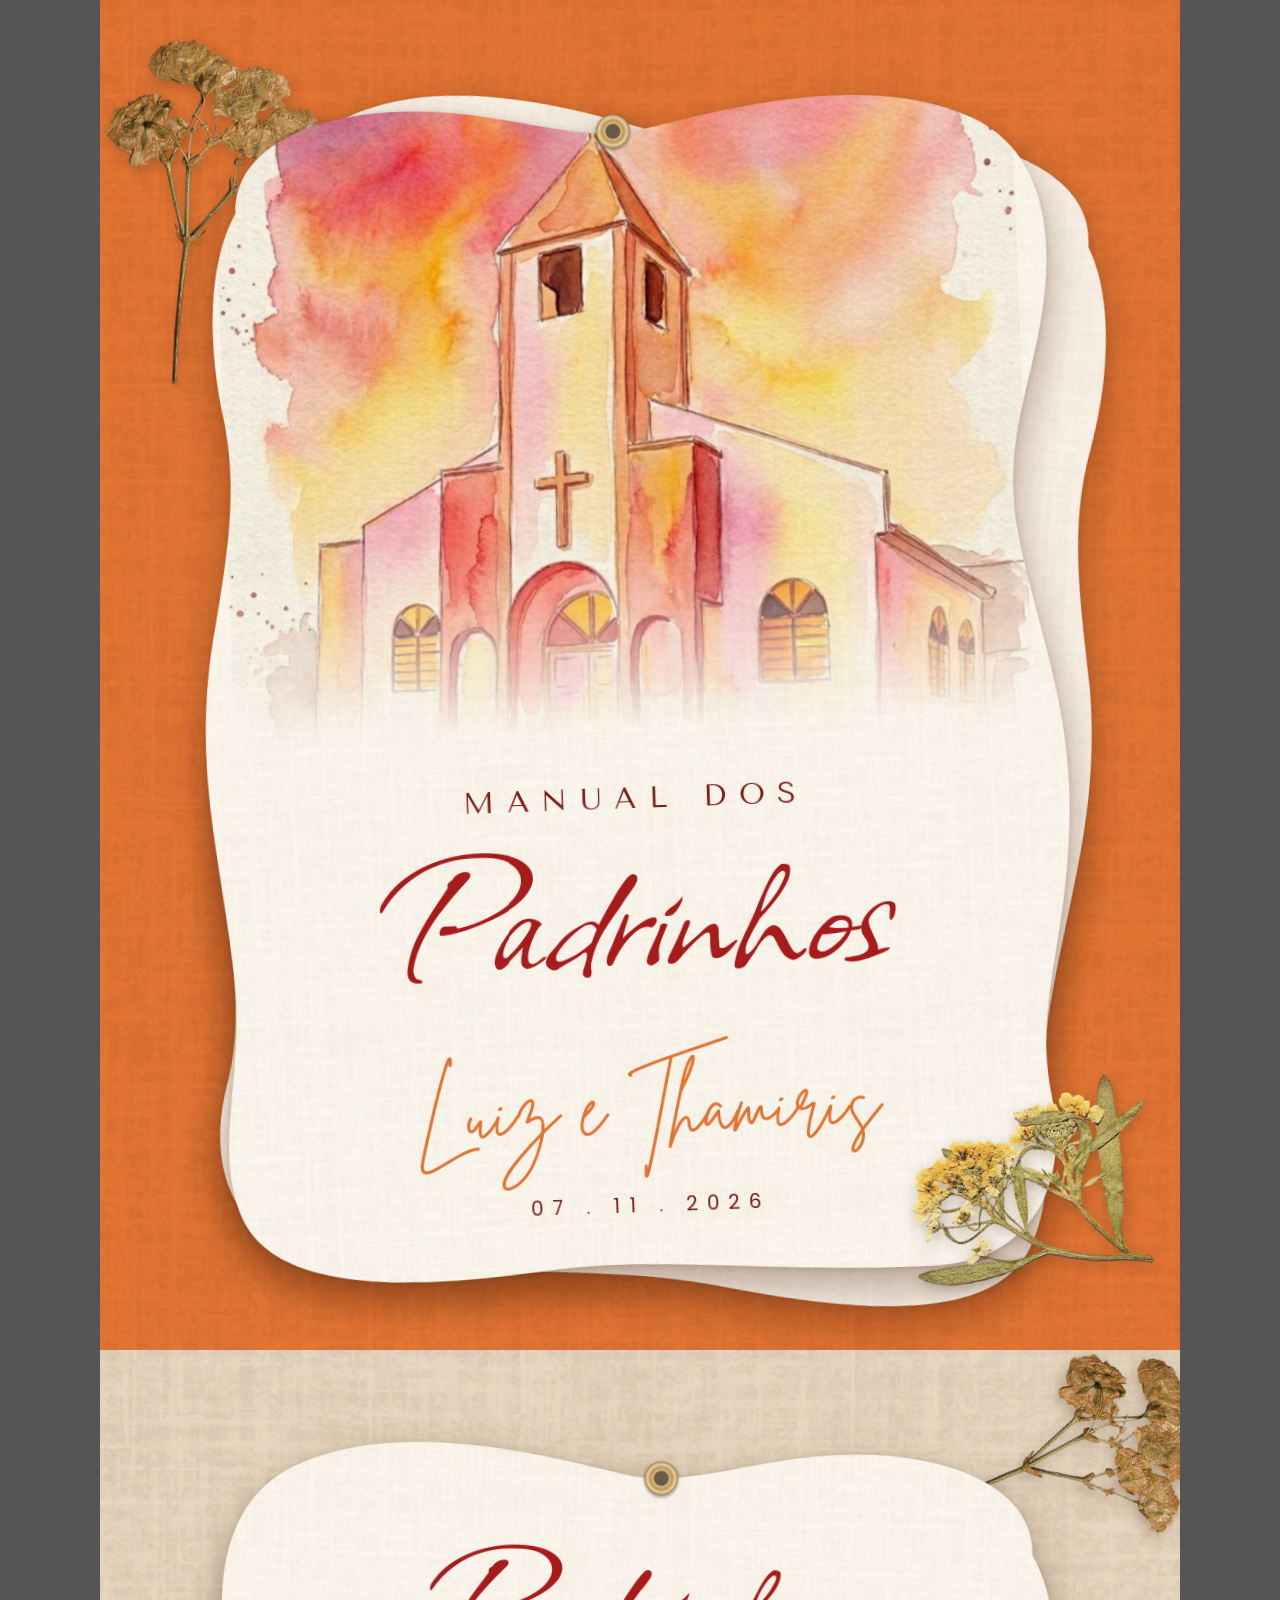
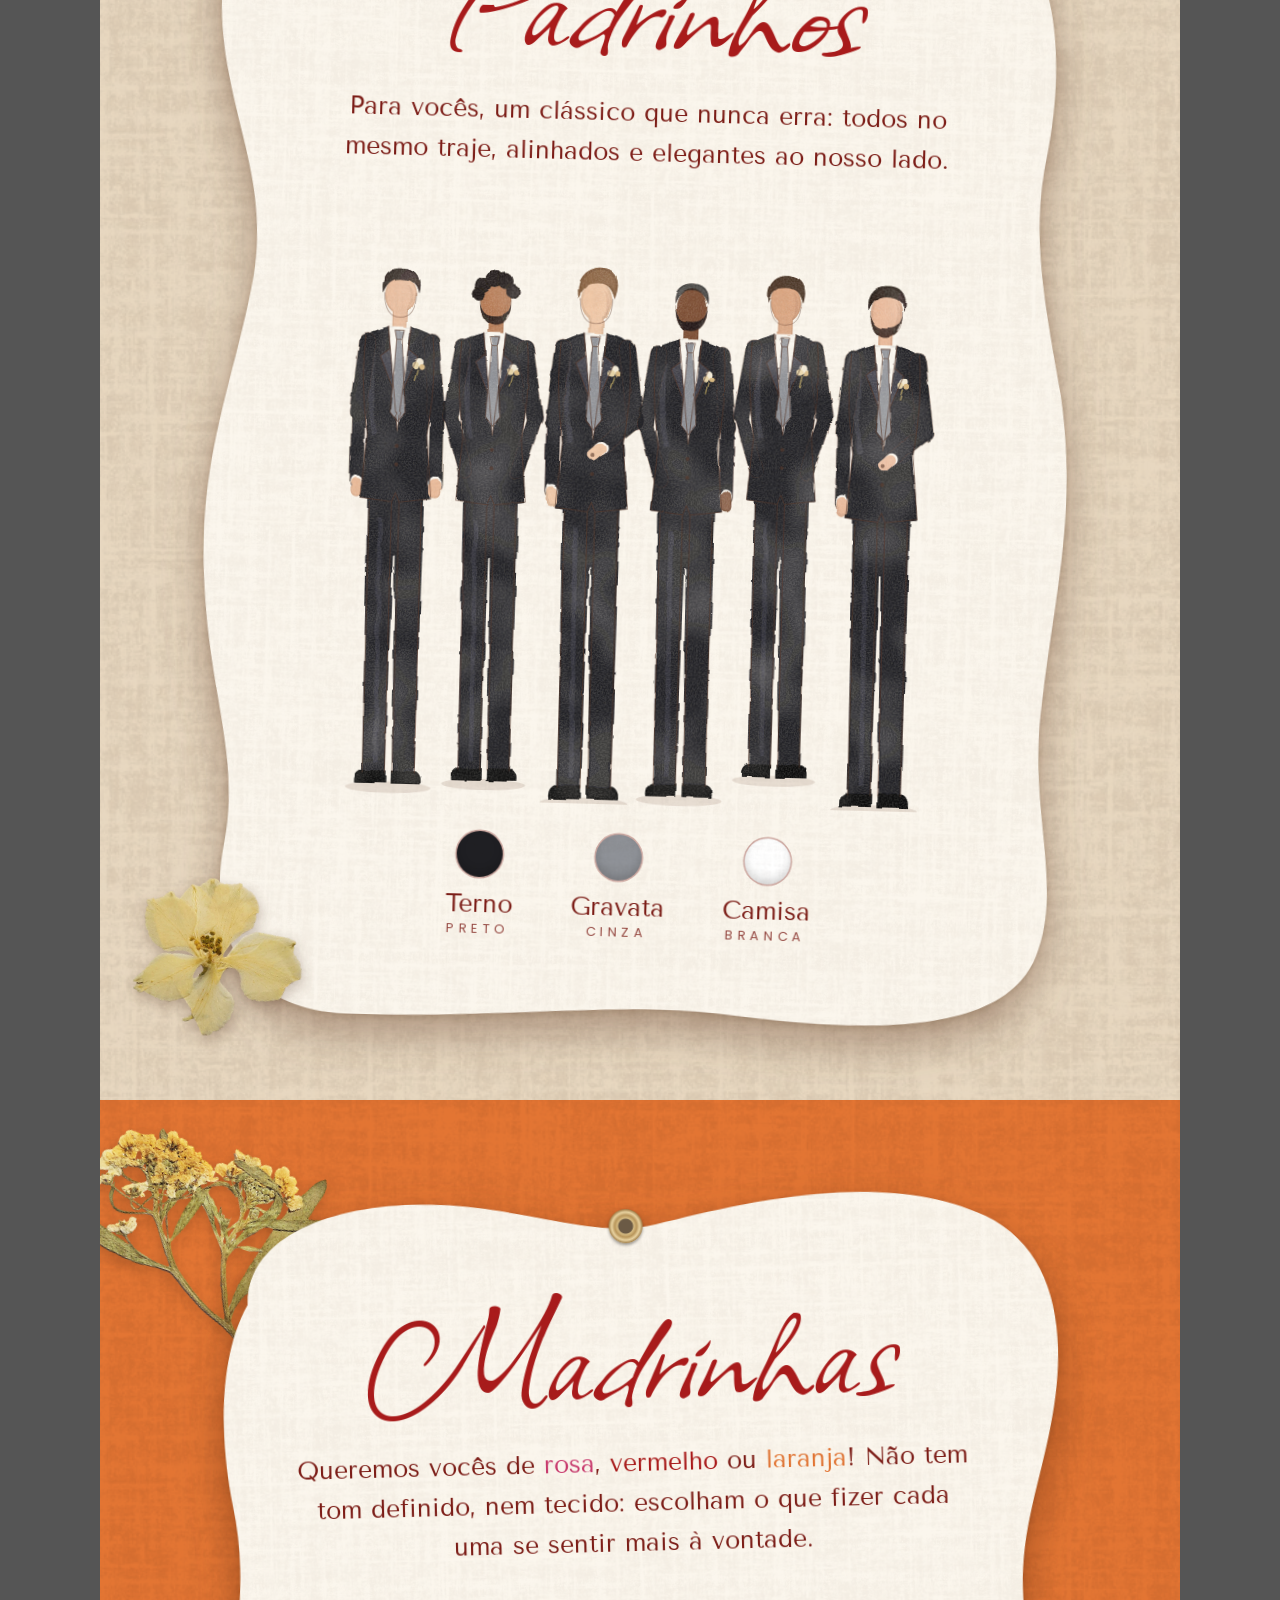
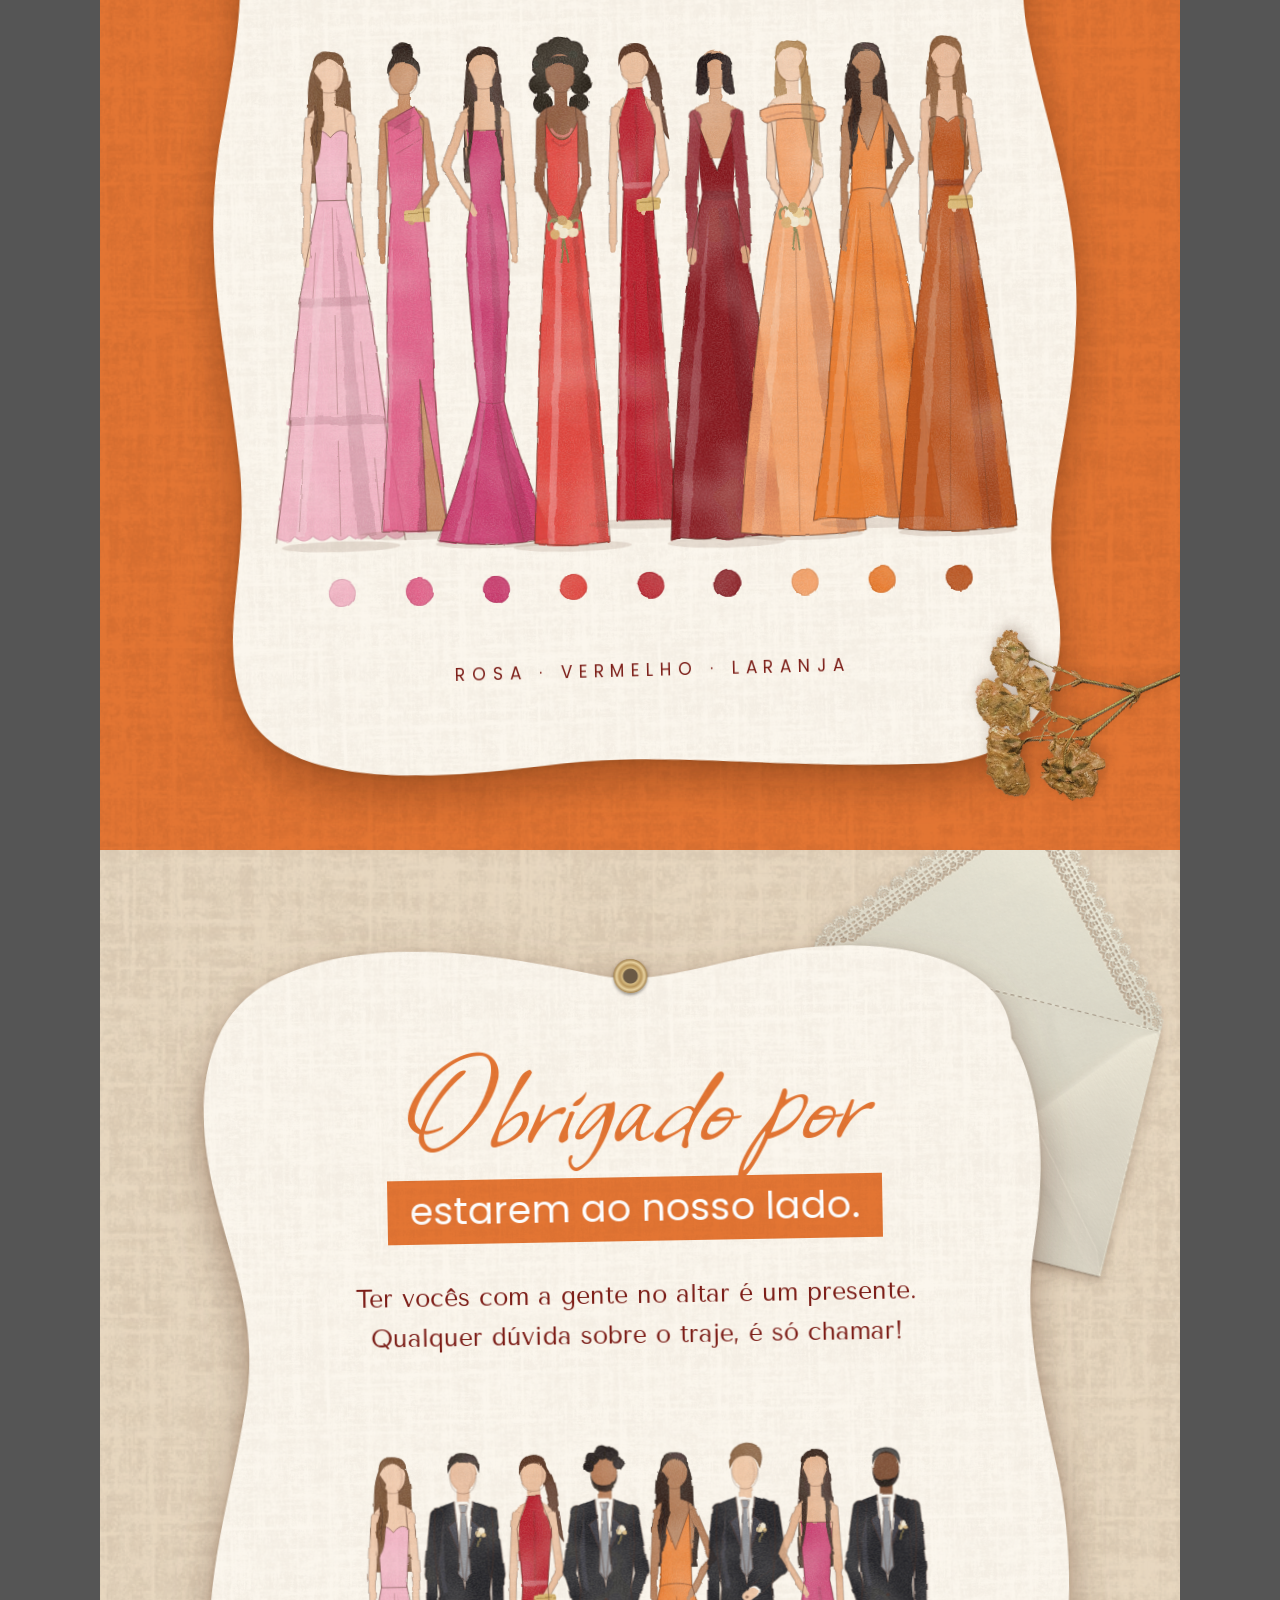
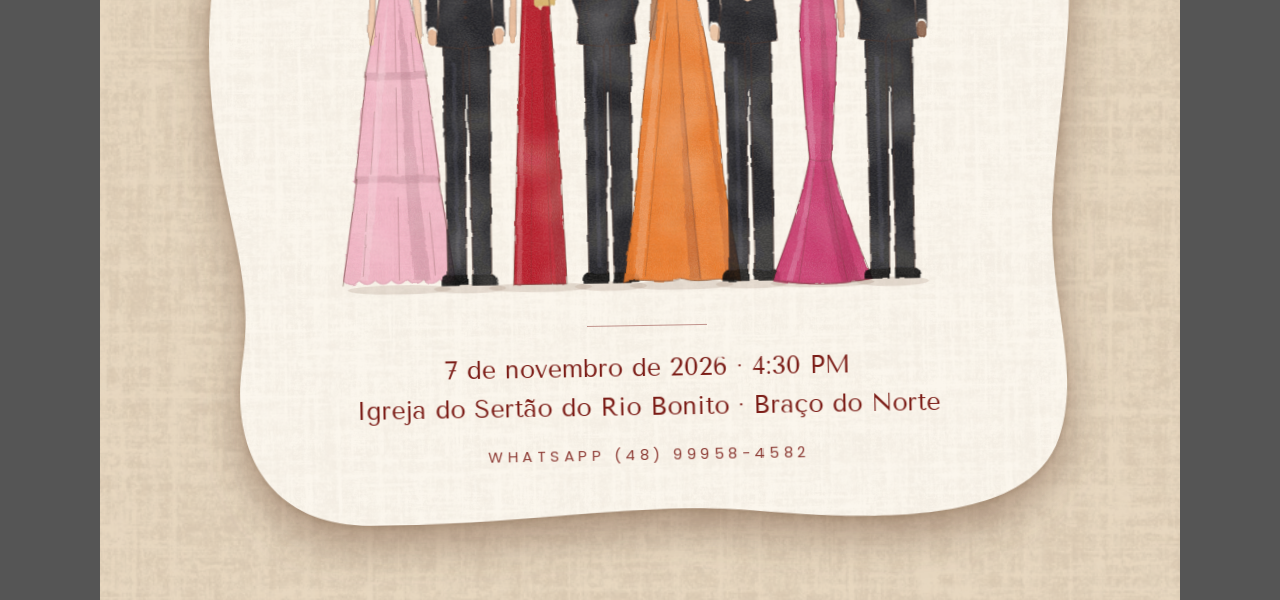
==== manual-padrinhos/index.html @ d320a798 "Adiciona manual dos padrinhos com ilustração em aquarela Manual em 4 páginas (capa, padrinhos, madri" ====
<!doctype html>
<html lang="pt-BR">
<head>
<meta charset="utf-8">
<title>Manual dos Padrinhos</title>
<meta name="viewport" content="width=1080">
<style>
  @font-face { font-family: 'Brittany'; src: url(fonts/brittany_subset.ttf); }
  @font-face { font-family: 'Allison'; src: url(fonts/Allison-400.woff2); }
  @font-face { font-family: 'Tenor Sans'; src: url(fonts/TenorSans-400.woff2); }
  @font-face { font-family: 'Poppins'; font-weight: 200; src: url(fonts/Poppins-200.woff2); }
  @font-face { font-family: 'Poppins'; font-weight: 300; src: url(fonts/Poppins-300.woff2); }
  @font-face { font-family: 'Poppins'; font-weight: 400; src: url(fonts/Poppins-400.woff2); }
  @font-face { font-family: 'Poppins'; font-weight: 500; src: url(fonts/Poppins-500.woff2); }

  /* Cores do convite */
  :root {
    --laranja: #e37533;
    --bege: #e7d7c0;
    --vermelho: #aa1b1b;
    --vinho: #7d1d17;
    --papel: #fbf6ed;
  }
  @page { size: 1080px 1350px; margin: 0; }
  * { box-sizing: border-box; margin: 0; padding: 0; }
  html, body { background: #555; }
  body { font-family: 'Poppins', sans-serif; font-weight: 300; }

  .pg { width: 1080px; height: 1350px; position: relative; overflow: hidden; break-after: page; margin: 0 auto; }
  .pg.laranja { background: var(--laranja); }
  .pg.bege { background: var(--bege); }
  .pg::before {
    content: ''; position: absolute; inset: 0; pointer-events: none;
    background: url(assets/linho.jpg) center / 1400px; mix-blend-mode: multiply; opacity: .24;
  }
  .abs { position: absolute; }

  /* Cartão de papel com recorte orgânico */
  .cartao { position: absolute; width: 880px; height: 1200px; filter: drop-shadow(0 18px 22px rgba(70, 30, 8, .32)) drop-shadow(0 2px 3px rgba(70, 30, 8, .2)); }
  .cartao .corte { position: absolute; inset: 0; background: var(--papel); overflow: hidden; }
  .cartao .corte::before {
    content: ''; position: absolute; inset: 0; background: url(assets/linho.jpg) center / 700px;
    mix-blend-mode: multiply; opacity: .12; pointer-events: none; z-index: 5;
  }
  .ilhos {
    position: absolute; width: 34px; height: 34px; border-radius: 50%; z-index: 6;
    background: radial-gradient(circle at 50% 50%, #6b5a45 0 7px, #d8bd84 8px, #b8955a 11px, #e9d3a1 14px, #9c7a45 17px);
    box-shadow: 0 2px 3px rgba(0, 0, 0, .35);
  }
  .deco { position: absolute; filter: drop-shadow(0 5px 7px rgba(60, 30, 10, .28)); }

  .script { font-family: 'Allison', cursive; line-height: 1; color: var(--vermelho); }
  .brittany { font-family: 'Brittany', cursive; line-height: 1; }
  .serifa { font-family: 'Tenor Sans', sans-serif; }
  .caps { text-transform: uppercase; letter-spacing: .28em; }
  .centro { position: absolute; left: 0; right: 0; text-align: center; }
  .texto { font-family: 'Tenor Sans', sans-serif; color: var(--vinho); font-size: 25px; line-height: 1.6; }
  .fio { position: absolute; left: 50%; width: 120px; margin-left: -60px; height: 1px; background: var(--vinho); opacity: .45; }
</style>
</head>
<body>

<!-- ============ 1. CAPA ============ -->
<section class="pg laranja">
  <img class="deco" src="assets/flor-seca.png" alt="" style="left:-20px;top:40px;width:260px;transform:rotate(-30deg);">
  <div class="cartao" data-forma="b" style="left:128px;top:92px;transform:rotate(5deg);opacity:.97"><div class="corte"></div></div>
  <div class="cartao" data-forma="a" style="left:92px;top:80px;transform:rotate(-2deg);">
    <div class="corte">
      <img src="assets/igreja-aquarela.jpg" alt="" class="abs"
           style="left:40px;top:10px;width:800px;height:640px;object-fit:cover;object-position:50% 38%;mix-blend-mode:multiply;
                  -webkit-mask-image:linear-gradient(#000 70%, transparent 100%);mask-image:linear-gradient(#000 70%, transparent 100%);">
      <div class="centro serifa caps" style="top:700px;font-size:30px;letter-spacing:.42em;color:var(--vinho);">Manual dos</div>
      <div class="centro script" style="top:730px;font-size:200px;">Padrinhos</div>
      <div class="centro brittany" style="top:990px;font-size:78px;color:var(--laranja);">Luiz e Thamiris</div>
      <div class="centro caps" style="top:1110px;font-size:20px;color:var(--vinho);font-weight:400;letter-spacing:.45em;">07 . 11 . 2026</div>
    </div>
    <div class="ilhos" style="left:423px;top:34px"></div>
  </div>
  <img class="deco" src="assets/flores-amarelas.png" alt="" style="left:800px;top:1110px;width:280px;transform:rotate(-24deg);">
</section>

<!-- ============ 2. PADRINHOS ============ -->
<section class="pg bege">
  <img class="deco" src="assets/flor-seca.png" alt="" style="left:860px;top:-20px;width:230px;transform:rotate(30deg);">
  <div class="cartao" data-forma="b" style="left:100px;top:75px;transform:rotate(1.5deg);">
    <div class="corte">
      <div class="centro script" style="top:92px;font-size:170px;">Padrinhos</div>
      <div class="centro texto" style="top:268px;left:110px;right:110px;">
        Para vocês, um clássico que nunca erra: todos no mesmo traje, alinhados e elegantes ao nosso lado.
      </div>
      <div class="abs" id="artePadrinhos" style="left:40px;right:40px;top:420px;height:560px;"></div>
      <div class="abs" id="pontosPadrinhos" style="left:0;right:0;top:1010px;display:flex;justify-content:center;gap:58px;"></div>
    </div>
    <div class="ilhos" style="left:430px;top:36px"></div>
  </div>
  <img class="deco" src="assets/flor-prensada.png" alt="" style="left:28px;top:1130px;width:170px;transform:rotate(-14deg);">
</section>

<!-- ============ 3. MADRINHAS ============ -->
<section class="pg laranja">
  <img class="deco" src="assets/flores-amarelas.png" alt="" style="left:-40px;top:40px;width:270px;transform:rotate(18deg);">
  <div class="cartao" data-forma="a" style="left:100px;top:75px;transform:rotate(-1.5deg);">
    <div class="corte">
      <div class="centro script" style="top:92px;font-size:170px;">Madrinhas</div>
      <div class="centro texto" style="top:268px;left:100px;right:100px;">
        Queremos vocês de <b style="font-weight:400;color:#c93a6e">rosa</b>, <b style="font-weight:400;color:var(--vermelho)">vermelho</b>
        ou <b style="font-weight:400;color:var(--laranja)">laranja</b>! Não tem tom definido, nem tecido:
        escolham o que fizer cada uma se sentir mais à vontade.
      </div>
      <div class="abs" id="arteMadrinhas" style="left:26px;right:26px;top:440px;height:610px;"></div>
      <div class="centro caps" style="top:1082px;font-size:17px;font-weight:400;color:var(--vinho);letter-spacing:.4em;">Rosa · Vermelho · Laranja</div>
    </div>
    <div class="ilhos" style="left:423px;top:34px"></div>
  </div>
  <img class="deco" src="assets/flor-seca.png" alt="" style="left:880px;top:1070px;width:220px;transform:rotate(-150deg);">
</section>

<!-- ============ 4. ENCERRAMENTO ============ -->
<section class="pg bege">
  <img class="deco" src="assets/envelope.png" alt="" style="left:700px;top:-60px;width:360px;transform:rotate(14deg);">
  <div class="cartao" data-forma="b" style="left:100px;top:75px;transform:rotate(-1deg);">
    <div class="corte">
      <div class="centro script" style="top:100px;font-size:150px;color:var(--laranja);">Obrigado por</div>
      <div class="centro" style="top:252px;">
        <span style="display:inline-block;background:var(--laranja);color:#fff;font-size:38px;font-weight:400;padding:2px 22px 5px;">estarem ao nosso lado.</span>
      </div>
      <div class="centro texto" style="top:350px;left:120px;right:120px;">
        Ter vocês com a gente no altar é um presente. Qualquer dúvida sobre o traje, é só chamar!
      </div>
      <div class="abs" id="arteFinal" style="left:40px;right:40px;top:500px;height:470px;"></div>
      <div class="fio" style="top:1000px"></div>
      <div class="centro serifa" style="top:1024px;font-size:25px;line-height:1.55;color:var(--vinho);">
        7 de novembro de 2026 · 4:30 PM<br>Igreja do Sertão do Rio Bonito · Braço do Norte
      </div>
      <div class="centro caps" style="top:1118px;font-size:15px;font-weight:400;color:var(--vinho);letter-spacing:.3em;opacity:.85">WhatsApp (48) 99958-4582</div>
    </div>
    <div class="ilhos" style="left:423px;top:34px"></div>
  </div>
</section>

<script src="figuras.js"></script>
<script>
  // Recorte orgânico dos cartões (880 x 1200). A forma "b" é o espelho da "a".
  const FORMA = [
    [60, 120], [60, 40, 180, 10, 300, 30], [380, 44, 420, 60, 470, 50], [560, 30, 700, 0, 800, 50],
    [870, 86, 880, 170, 860, 260], [845, 330, 820, 380, 830, 460], [845, 560, 880, 640, 872, 760],
    [865, 880, 830, 940, 845, 1030], [860, 1120, 820, 1195, 720, 1196], [560, 1198, 440, 1175, 330, 1188],
    [210, 1200, 60, 1205, 30, 1120], [5, 1050, 40, 980, 32, 880], [22, 760, 0, 680, 20, 560],
    [38, 470, 55, 400, 40, 320], [28, 250, 30, 170, 60, 120],
  ];
  function caminho(espelho) {
    const X = (x) => (espelho ? 880 - x : x);
    return FORMA.map((p, i) => i === 0
      ? `M${X(p[0])} ${p[1]}`
      : `C${X(p[0])} ${p[1]} ${X(p[2])} ${p[3]} ${X(p[4])} ${p[5]}`).join(' ') + ' Z';
  }
  document.querySelectorAll('.cartao').forEach((c) => {
    c.querySelector('.corte').style.clipPath = `path('${caminho(c.dataset.forma === 'b')}')`;
  });

  // Madrinhas: 9 figuras sobrepostas, com a bolinha da cor de cada uma embaixo.
  (() => {
    const passo = 86, w = passo * 8 + 200, h = 680;
    const itens = MADRINHAS.map((m, i) => ({ ...m, x: i * passo, y: 6 + (i % 2) * 6, escala: 1 - (i % 3 === 1 ? 0.03 : 0) }));
    const pontos = MADRINHAS.map((m, i) =>
      `<circle cx="${i * passo + 100}" cy="636" r="15" fill="${m.cor}" filter="url(#wc${m.seed})"/>`).join('');
    document.getElementById('arteMadrinhas').innerHTML = cena(itens, { w, h, extra: pontos });
  })();

  // Padrinhos: 6 figuras sobrepostas.
  (() => {
    const passo = 104, w = passo * 5 + 200, h = 600;
    const itens = PADRINHOS.map((p, i) => ({ ...p, x: i * passo, y: 10 + (i % 2) * 6, escala: [1, .98, 1.02, 1, .97, 1.01][i] }));
    document.getElementById('artePadrinhos').innerHTML = cena(itens, { w, h });
    const traje = [['Terno', 'preto', '#1f1f23'], ['Gravata', 'cinza', '#8f9298'], ['Camisa', 'branca', '#ffffff']];
    document.getElementById('pontosPadrinhos').innerHTML = traje.map(([peca, cor, hex]) => `
      <div style="text-align:center;color:var(--vinho)">
        <div style="width:46px;height:46px;border-radius:50%;background:${hex};margin:0 auto 12px;
                    box-shadow:inset 0 -5px 8px rgba(0,0,0,.15), 0 0 0 1.5px rgba(125,29,23,.35)"></div>
        <div class="serifa" style="font-size:25px">${peca}</div>
        <div class="caps" style="font-size:13px;font-weight:400;letter-spacing:.35em;opacity:.8">${cor}</div>
      </div>`).join('');
  })();

  // Encerramento: padrinhos e madrinhas juntos.
  (() => {
    const grupo = [MADRINHAS[0], PADRINHOS[0], MADRINHAS[4], PADRINHOS[1], MADRINHAS[7], PADRINHOS[2], MADRINHAS[2], PADRINHOS[3]];
    const passo = 90, w = passo * 7 + 200, h = 600;
    document.getElementById('arteFinal').innerHTML =
      cena(grupo.map((g, i) => ({ ...g, x: i * passo, y: 10 })), { w, h });
  })();
</script>
</body>
</html>
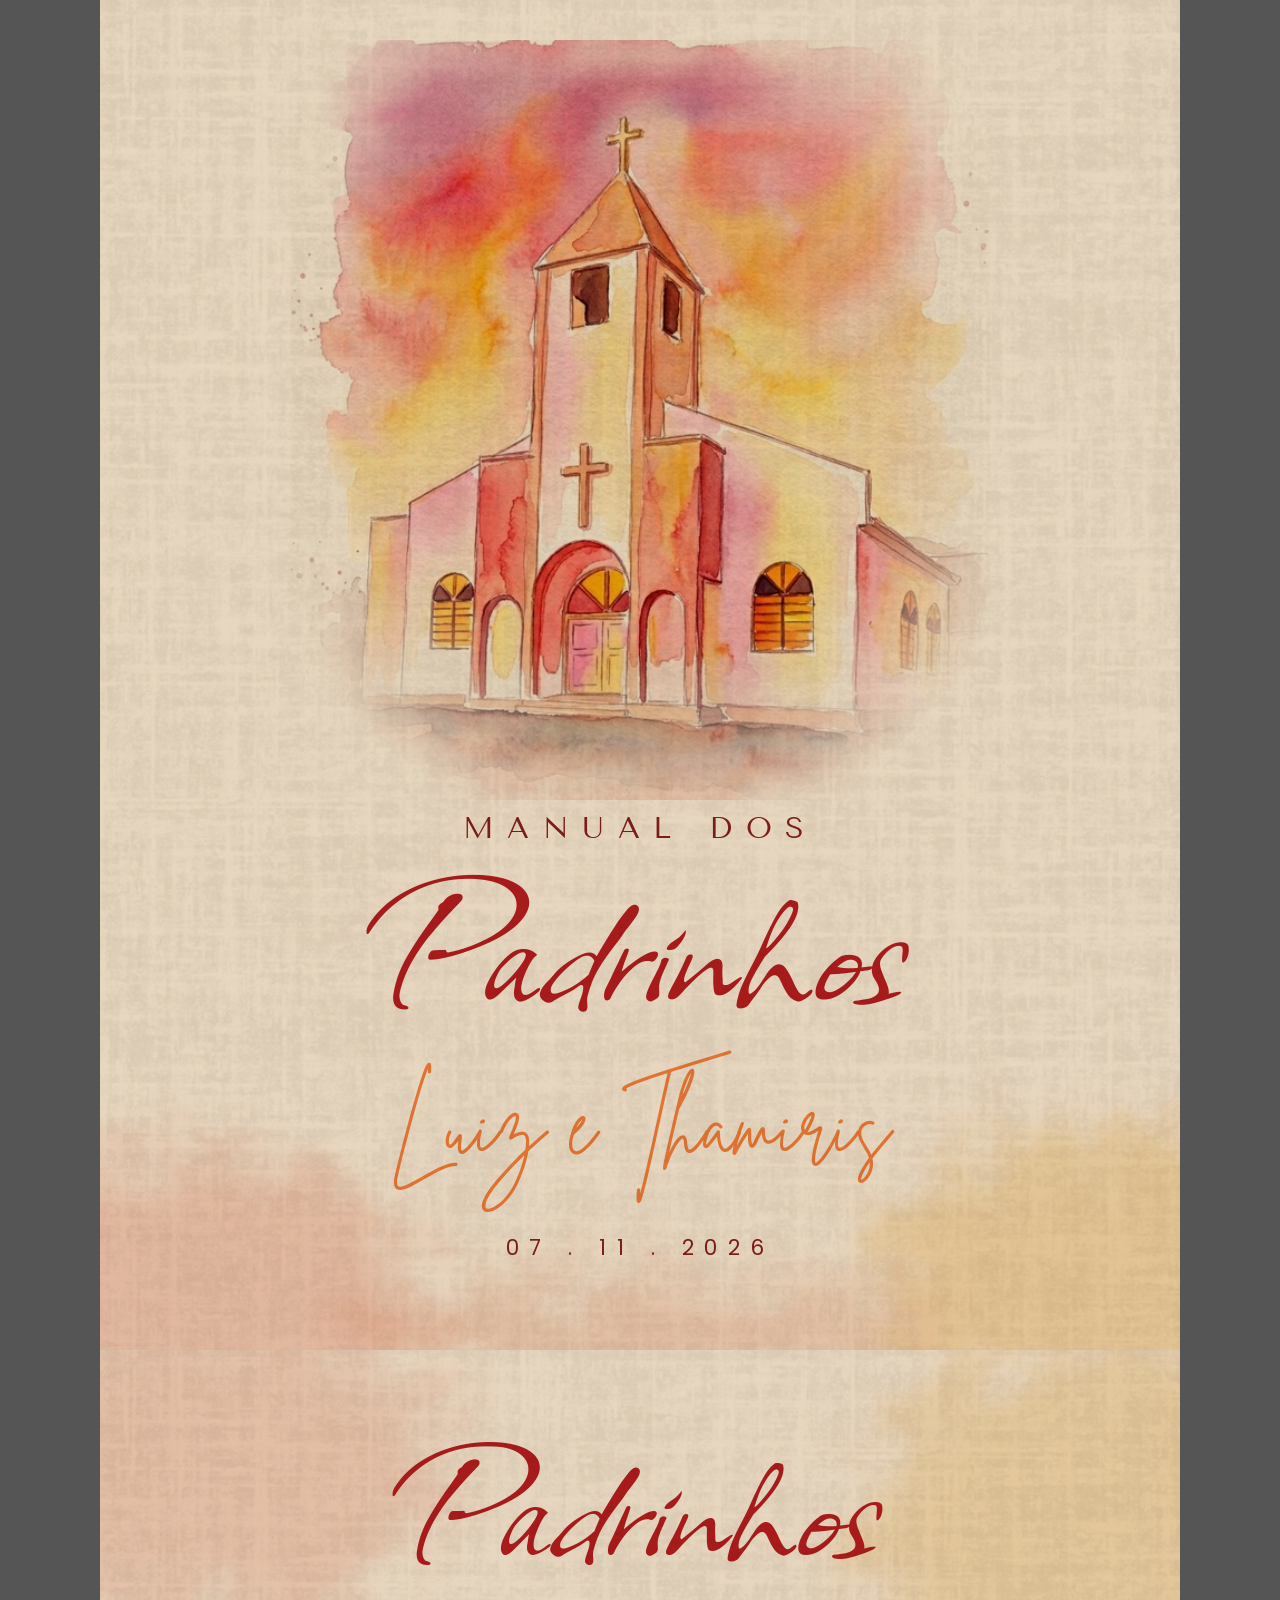
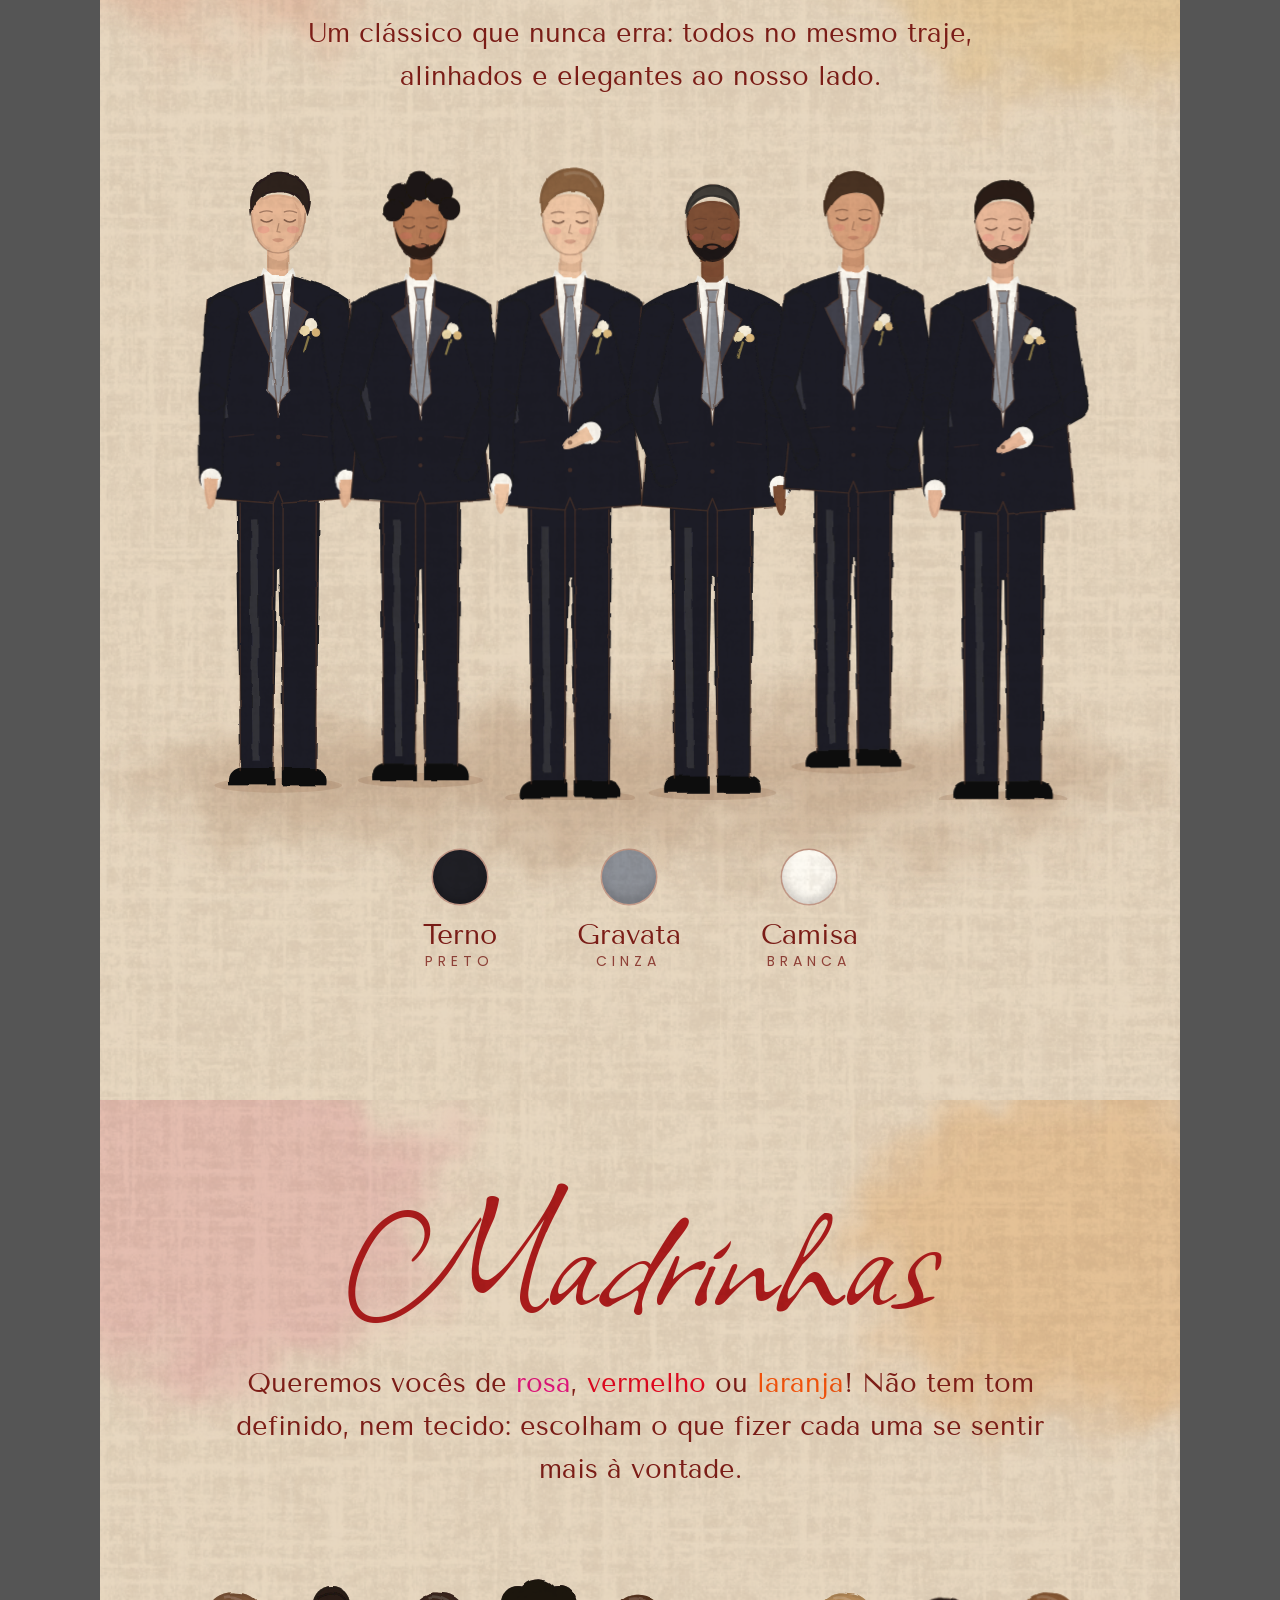
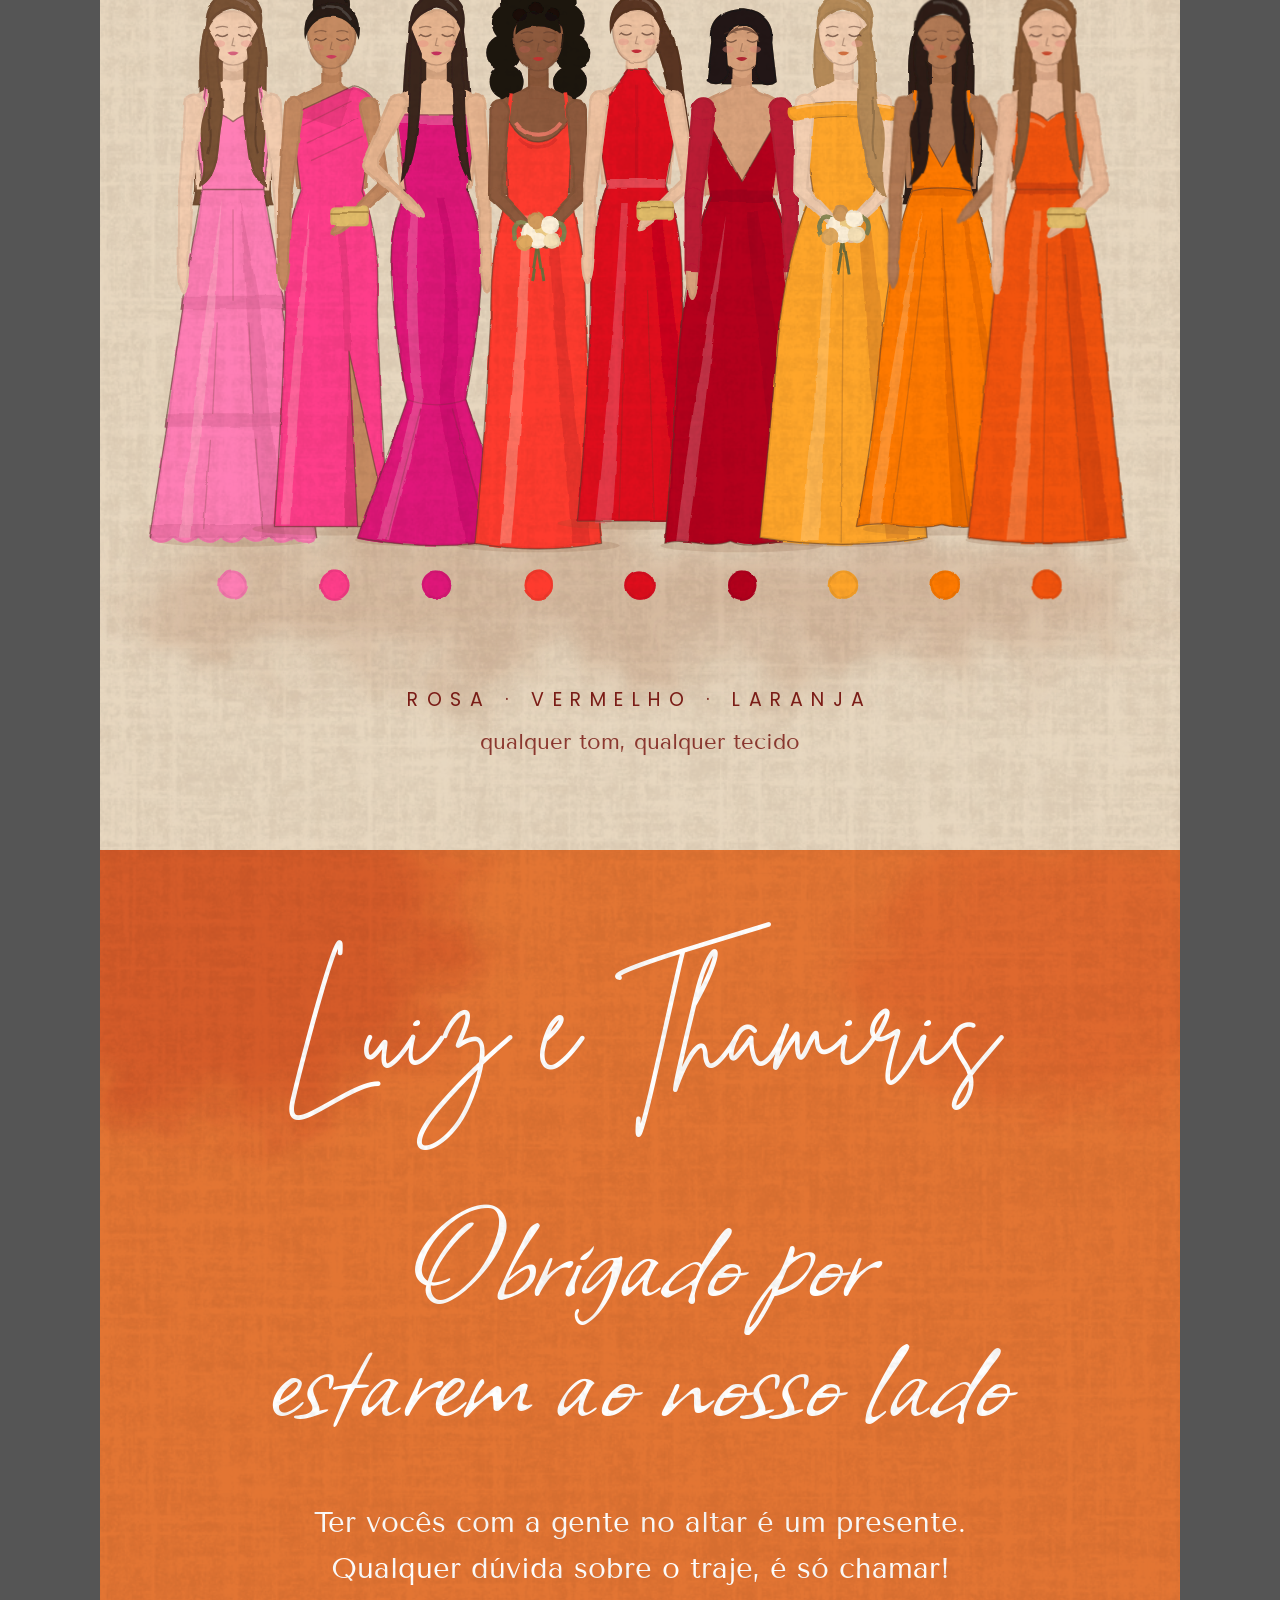
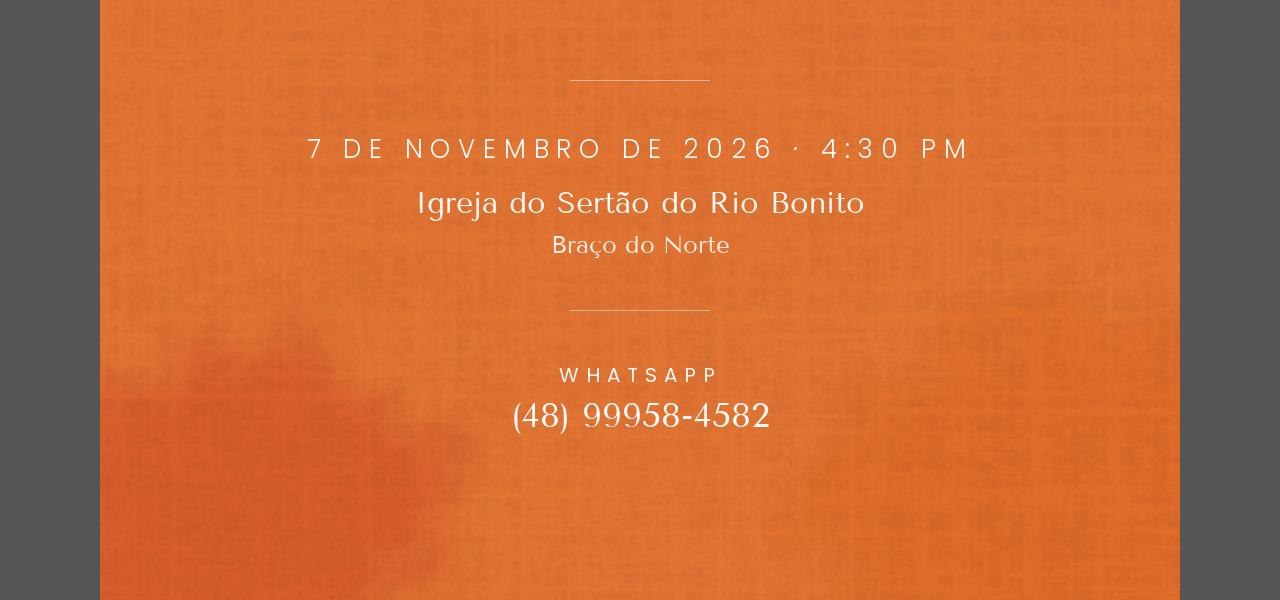
==== commit 8e358b76: "Refaz manual como peça única com ilustrações mais naturais - Páginas sem efeito de papel colado: fun" ====
--- a/manual-padrinhos/index.html
+++ b/manual-padrinhos/index.html
@@ -19,7 +19,6 @@
     --bege: #e7d7c0;
     --vermelho: #aa1b1b;
     --vinho: #7d1d17;
-    --papel: #fbf6ed;
   }
   @page { size: 1080px 1350px; margin: 0; }
   * { box-sizing: border-box; margin: 0; padding: 0; }
@@ -27,167 +26,134 @@
   body { font-family: 'Poppins', sans-serif; font-weight: 300; }
 
   .pg { width: 1080px; height: 1350px; position: relative; overflow: hidden; break-after: page; margin: 0 auto; }
-  .pg.laranja { background: var(--laranja); }
-  .pg.bege { background: var(--bege); }
-  .pg::before {
-    content: ''; position: absolute; inset: 0; pointer-events: none;
-    background: url(assets/linho.jpg) center / 1400px; mix-blend-mode: multiply; opacity: .24;
+  .pg.laranja { background: var(--laranja); color: #fff; }
+  .pg.bege { background: var(--bege); color: var(--vinho); }
+  /* textura de linho do convite, por cima de tudo, para a página ser uma peça só */
+  .pg::after {
+    content: ''; position: absolute; inset: 0; pointer-events: none; z-index: 10;
+    background: url(assets/linho.jpg) center / 1400px; mix-blend-mode: multiply; opacity: .22;
   }
-  .abs { position: absolute; }
+  .pg > * { position: absolute; }
 
-  /* Cartão de papel com recorte orgânico */
-  .cartao { position: absolute; width: 880px; height: 1200px; filter: drop-shadow(0 18px 22px rgba(70, 30, 8, .32)) drop-shadow(0 2px 3px rgba(70, 30, 8, .2)); }
-  .cartao .corte { position: absolute; inset: 0; background: var(--papel); overflow: hidden; }
-  .cartao .corte::before {
-    content: ''; position: absolute; inset: 0; background: url(assets/linho.jpg) center / 700px;
-    mix-blend-mode: multiply; opacity: .12; pointer-events: none; z-index: 5;
-  }
-  .ilhos {
-    position: absolute; width: 34px; height: 34px; border-radius: 50%; z-index: 6;
-    background: radial-gradient(circle at 50% 50%, #6b5a45 0 7px, #d8bd84 8px, #b8955a 11px, #e9d3a1 14px, #9c7a45 17px);
-    box-shadow: 0 2px 3px rgba(0, 0, 0, .35);
-  }
-  .deco { position: absolute; filter: drop-shadow(0 5px 7px rgba(60, 30, 10, .28)); }
-
-  .script { font-family: 'Allison', cursive; line-height: 1; color: var(--vermelho); }
+  .script { font-family: 'Allison', cursive; line-height: 1; }
   .brittany { font-family: 'Brittany', cursive; line-height: 1; }
   .serifa { font-family: 'Tenor Sans', sans-serif; }
-  .caps { text-transform: uppercase; letter-spacing: .28em; }
-  .centro { position: absolute; left: 0; right: 0; text-align: center; }
-  .texto { font-family: 'Tenor Sans', sans-serif; color: var(--vinho); font-size: 25px; line-height: 1.6; }
-  .fio { position: absolute; left: 50%; width: 120px; margin-left: -60px; height: 1px; background: var(--vinho); opacity: .45; }
+  .caps { text-transform: uppercase; letter-spacing: .3em; }
+  .centro { left: 0; right: 0; text-align: center; }
+  .texto { font-family: 'Tenor Sans', sans-serif; font-size: 27px; line-height: 1.6; }
+  .fio { left: 50%; width: 140px; margin-left: -70px; height: 1px; background: currentColor; opacity: .5; }
 </style>
 </head>
 <body>
 
 <!-- ============ 1. CAPA ============ -->
-<section class="pg laranja">
-  <img class="deco" src="assets/flor-seca.png" alt="" style="left:-20px;top:40px;width:260px;transform:rotate(-30deg);">
-  <div class="cartao" data-forma="b" style="left:128px;top:92px;transform:rotate(5deg);opacity:.97"><div class="corte"></div></div>
-  <div class="cartao" data-forma="a" style="left:92px;top:80px;transform:rotate(-2deg);">
-    <div class="corte">
-      <img src="assets/igreja-aquarela.jpg" alt="" class="abs"
-           style="left:40px;top:10px;width:800px;height:640px;object-fit:cover;object-position:50% 38%;mix-blend-mode:multiply;
-                  -webkit-mask-image:linear-gradient(#000 70%, transparent 100%);mask-image:linear-gradient(#000 70%, transparent 100%);">
-      <div class="centro serifa caps" style="top:700px;font-size:30px;letter-spacing:.42em;color:var(--vinho);">Manual dos</div>
-      <div class="centro script" style="top:730px;font-size:200px;">Padrinhos</div>
-      <div class="centro brittany" style="top:990px;font-size:78px;color:var(--laranja);">Luiz e Thamiris</div>
-      <div class="centro caps" style="top:1110px;font-size:20px;color:var(--vinho);font-weight:400;letter-spacing:.45em;">07 . 11 . 2026</div>
-    </div>
-    <div class="ilhos" style="left:423px;top:34px"></div>
-  </div>
-  <img class="deco" src="assets/flores-amarelas.png" alt="" style="left:800px;top:1110px;width:280px;transform:rotate(-24deg);">
+<section class="pg bege">
+  <div id="manchaCapa" style="inset:0"></div>
+  <img src="assets/igreja-aquarela.jpg" alt=""
+       style="left:190px;top:40px;width:700px;height:760px;object-fit:cover;object-position:50% 30%;mix-blend-mode:multiply;
+              -webkit-mask-image:radial-gradient(ellipse 60% 62% at 50% 44%, #000 62%, transparent 100%);
+              mask-image:radial-gradient(ellipse 60% 62% at 50% 44%, #000 62%, transparent 100%);">
+  <div class="centro serifa caps" style="top:810px;font-size:30px;letter-spacing:.45em;">Manual dos</div>
+  <div class="centro script" style="top:838px;font-size:210px;color:var(--vermelho);">Padrinhos</div>
+  <div class="centro brittany" style="top:1085px;font-size:84px;color:var(--laranja);">Luiz e Thamiris</div>
+  <div class="centro caps" style="top:1232px;font-size:21px;font-weight:400;letter-spacing:.5em;">07 . 11 . 2026</div>
 </section>
 
 <!-- ============ 2. PADRINHOS ============ -->
 <section class="pg bege">
-  <img class="deco" src="assets/flor-seca.png" alt="" style="left:860px;top:-20px;width:230px;transform:rotate(30deg);">
-  <div class="cartao" data-forma="b" style="left:100px;top:75px;transform:rotate(1.5deg);">
-    <div class="corte">
-      <div class="centro script" style="top:92px;font-size:170px;">Padrinhos</div>
-      <div class="centro texto" style="top:268px;left:110px;right:110px;">
-        Para vocês, um clássico que nunca erra: todos no mesmo traje, alinhados e elegantes ao nosso lado.
-      </div>
-      <div class="abs" id="artePadrinhos" style="left:40px;right:40px;top:420px;height:560px;"></div>
-      <div class="abs" id="pontosPadrinhos" style="left:0;right:0;top:1010px;display:flex;justify-content:center;gap:58px;"></div>
-    </div>
-    <div class="ilhos" style="left:430px;top:36px"></div>
+  <div id="manchaPadrinhos" style="inset:0"></div>
+  <div class="centro script" style="top:58px;font-size:190px;color:var(--vermelho);">Padrinhos</div>
+  <div class="centro texto" style="top:262px;left:150px;right:150px;">
+    Um clássico que nunca erra: todos no mesmo traje, alinhados e elegantes ao nosso lado.
   </div>
-  <img class="deco" src="assets/flor-prensada.png" alt="" style="left:28px;top:1130px;width:170px;transform:rotate(-14deg);">
+  <div id="artePadrinhos" style="left:40px;right:40px;top:400px;height:650px;"></div>
+  <div id="pontosPadrinhos" class="centro" style="top:1100px;display:flex;justify-content:center;gap:80px;"></div>
 </section>
 
 <!-- ============ 3. MADRINHAS ============ -->
-<section class="pg laranja">
-  <img class="deco" src="assets/flores-amarelas.png" alt="" style="left:-40px;top:40px;width:270px;transform:rotate(18deg);">
-  <div class="cartao" data-forma="a" style="left:100px;top:75px;transform:rotate(-1.5deg);">
-    <div class="corte">
-      <div class="centro script" style="top:92px;font-size:170px;">Madrinhas</div>
-      <div class="centro texto" style="top:268px;left:100px;right:100px;">
-        Queremos vocês de <b style="font-weight:400;color:#c93a6e">rosa</b>, <b style="font-weight:400;color:var(--vermelho)">vermelho</b>
-        ou <b style="font-weight:400;color:var(--laranja)">laranja</b>! Não tem tom definido, nem tecido:
-        escolham o que fizer cada uma se sentir mais à vontade.
-      </div>
-      <div class="abs" id="arteMadrinhas" style="left:26px;right:26px;top:440px;height:610px;"></div>
-      <div class="centro caps" style="top:1082px;font-size:17px;font-weight:400;color:var(--vinho);letter-spacing:.4em;">Rosa · Vermelho · Laranja</div>
-    </div>
-    <div class="ilhos" style="left:423px;top:34px"></div>
+<section class="pg bege">
+  <div id="manchaMadrinhas" style="inset:0"></div>
+  <div class="centro script" style="top:58px;font-size:190px;color:var(--vermelho);">Madrinhas</div>
+  <div class="centro texto" style="top:262px;left:120px;right:120px;">
+    Queremos vocês de <span style="color:#e0137a">rosa</span>, <span style="color:#e0081f">vermelho</span>
+    ou <span style="color:#f2520a">laranja</span>! Não tem tom definido, nem tecido:
+    escolham o que fizer cada uma se sentir mais à vontade.
   </div>
-  <img class="deco" src="assets/flor-seca.png" alt="" style="left:880px;top:1070px;width:220px;transform:rotate(-150deg);">
+  <div id="arteMadrinhas" style="left:20px;right:20px;top:420px;height:690px;"></div>
+  <div class="centro caps" style="top:1185px;font-size:19px;font-weight:400;letter-spacing:.45em;">Rosa · Vermelho · Laranja</div>
+  <div class="centro serifa" style="top:1228px;font-size:22px;opacity:.85;">qualquer tom, qualquer tecido</div>
 </section>
 
 <!-- ============ 4. ENCERRAMENTO ============ -->
-<section class="pg bege">
-  <img class="deco" src="assets/envelope.png" alt="" style="left:700px;top:-60px;width:360px;transform:rotate(14deg);">
-  <div class="cartao" data-forma="b" style="left:100px;top:75px;transform:rotate(-1deg);">
-    <div class="corte">
-      <div class="centro script" style="top:100px;font-size:150px;color:var(--laranja);">Obrigado por</div>
-      <div class="centro" style="top:252px;">
-        <span style="display:inline-block;background:var(--laranja);color:#fff;font-size:38px;font-weight:400;padding:2px 22px 5px;">estarem ao nosso lado.</span>
-      </div>
-      <div class="centro texto" style="top:350px;left:120px;right:120px;">
-        Ter vocês com a gente no altar é um presente. Qualquer dúvida sobre o traje, é só chamar!
-      </div>
-      <div class="abs" id="arteFinal" style="left:40px;right:40px;top:500px;height:470px;"></div>
-      <div class="fio" style="top:1000px"></div>
-      <div class="centro serifa" style="top:1024px;font-size:25px;line-height:1.55;color:var(--vinho);">
-        7 de novembro de 2026 · 4:30 PM<br>Igreja do Sertão do Rio Bonito · Braço do Norte
-      </div>
-      <div class="centro caps" style="top:1118px;font-size:15px;font-weight:400;color:var(--vinho);letter-spacing:.3em;opacity:.85">WhatsApp (48) 99958-4582</div>
-    </div>
-    <div class="ilhos" style="left:423px;top:34px"></div>
+<section class="pg laranja">
+  <div id="manchaFinal" style="inset:0"></div>
+  <div class="centro brittany" style="top:120px;font-size:120px;">Luiz e Thamiris</div>
+  <div class="centro script" style="top:330px;font-size:150px;">Obrigado por</div>
+  <div class="centro script" style="top:450px;font-size:150px;">estarem ao nosso lado</div>
+  <div class="centro texto" style="top:650px;left:170px;right:170px;font-size:29px;">
+    Ter vocês com a gente no altar é um presente.
+    Qualquer dúvida sobre o traje, é só chamar!
   </div>
+  <div class="fio" style="top:830px"></div>
+  <div class="centro caps" style="top:880px;font-size:26px;font-weight:300;letter-spacing:.3em;">7 de novembro de 2026 · 4:30 PM</div>
+  <div class="centro serifa" style="top:935px;font-size:30px;">Igreja do Sertão do Rio Bonito</div>
+  <div class="centro serifa" style="top:980px;font-size:24px;opacity:.9;">Braço do Norte</div>
+  <div class="fio" style="top:1060px"></div>
+  <div class="centro caps" style="top:1110px;font-size:20px;font-weight:400;letter-spacing:.35em;">WhatsApp</div>
+  <div class="centro serifa" style="top:1145px;font-size:34px;">(48) 99958-4582</div>
 </section>
 
 <script src="figuras.js"></script>
 <script>
-  // Recorte orgânico dos cartões (880 x 1200). A forma "b" é o espelho da "a".
-  const FORMA = [
-    [60, 120], [60, 40, 180, 10, 300, 30], [380, 44, 420, 60, 470, 50], [560, 30, 700, 0, 800, 50],
-    [870, 86, 880, 170, 860, 260], [845, 330, 820, 380, 830, 460], [845, 560, 880, 640, 872, 760],
-    [865, 880, 830, 940, 845, 1030], [860, 1120, 820, 1195, 720, 1196], [560, 1198, 440, 1175, 330, 1188],
-    [210, 1200, 60, 1205, 30, 1120], [5, 1050, 40, 980, 32, 880], [22, 760, 0, 680, 20, 560],
-    [38, 470, 55, 400, 40, 320], [28, 250, 30, 170, 60, 120],
-  ];
-  function caminho(espelho) {
-    const X = (x) => (espelho ? 880 - x : x);
-    return FORMA.map((p, i) => i === 0
-      ? `M${X(p[0])} ${p[1]}`
-      : `C${X(p[0])} ${p[1]} ${X(p[2])} ${p[3]} ${X(p[4])} ${p[5]}`).join(' ') + ' Z';
+  // Manchas de aquarela pintadas direto na página (sem recortes colados).
+  let manchaId = 0;
+  function mancha(el, blobs, { w = 1080, h = 1350 } = {}) {
+    const id = `m${manchaId++}`;
+    el.innerHTML = `<svg viewBox="0 0 ${w} ${h}" width="100%" height="100%" style="position:absolute;inset:0">
+      <defs><filter id="${id}" x="-30%" y="-30%" width="160%" height="160%">
+        <feGaussianBlur stdDeviation="26" result="b"/>
+        <feTurbulence type="fractalNoise" baseFrequency="0.012" numOctaves="3" seed="${manchaId * 5}" result="n"/>
+        <feDisplacementMap in="b" in2="n" scale="120" xChannelSelector="R" yChannelSelector="G"/>
+      </filter></defs>
+      <g filter="url(#${id})" style="mix-blend-mode:multiply">${blobs.map(([x, y, rx, ry, cor, o]) =>
+        `<ellipse cx="${x}" cy="${y}" rx="${rx}" ry="${ry}" fill="${cor}" opacity="${o}"/>`).join('')}</g></svg>`;
   }
-  document.querySelectorAll('.cartao').forEach((c) => {
-    c.querySelector('.corte').style.clipPath = `path('${caminho(c.dataset.forma === 'b')}')`;
-  });
+  mancha(document.getElementById('manchaCapa'), [
+    [80, 1300, 260, 140, '#f19a86', .35], [1010, 1280, 240, 150, '#f6c86e', .4], [540, 1340, 300, 60, '#e98a6a', .25],
+  ]);
+  mancha(document.getElementById('manchaPadrinhos'), [
+    [540, 1030, 500, 70, '#b8927a', .35], [120, 120, 220, 160, '#f19a86', .28], [980, 170, 220, 170, '#f6c86e', .32],
+  ]);
+  mancha(document.getElementById('manchaMadrinhas'), [
+    [540, 1100, 520, 70, '#c99a82', .35], [100, 110, 230, 170, '#f59ab8', .3], [990, 150, 230, 170, '#f7b25e', .34],
+  ]);
+  mancha(document.getElementById('manchaFinal'), [
+    [100, 90, 260, 180, '#c2182e', .25], [990, 1260, 280, 200, '#f6c86e', .35], [960, 110, 200, 140, '#f0a3a0', .3],
+    [110, 1260, 240, 160, '#c2182e', .2],
+  ]);
 
   // Madrinhas: 9 figuras sobrepostas, com a bolinha da cor de cada uma embaixo.
   (() => {
-    const passo = 86, w = passo * 8 + 200, h = 680;
-    const itens = MADRINHAS.map((m, i) => ({ ...m, x: i * passo, y: 6 + (i % 2) * 6, escala: 1 - (i % 3 === 1 ? 0.03 : 0) }));
+    const passo = 90, w = passo * 8 + 200, h = 560;
+    const itens = MADRINHAS.map((m, i) => ({ ...m, x: i * passo, y: 6 + (i % 2) * 5, escala: i % 3 === 1 ? 0.97 : 1 }));
     const pontos = MADRINHAS.map((m, i) =>
-      `<circle cx="${i * passo + 100}" cy="636" r="15" fill="${m.cor}" filter="url(#wc${m.seed})"/>`).join('');
+      `<circle cx="${i * passo + 100}" cy="538" r="13" fill="${m.cor}" filter="url(#wc${m.seed})"/>`).join('');
     document.getElementById('arteMadrinhas').innerHTML = cena(itens, { w, h, extra: pontos });
   })();
 
   // Padrinhos: 6 figuras sobrepostas.
   (() => {
-    const passo = 104, w = passo * 5 + 200, h = 600;
-    const itens = PADRINHOS.map((p, i) => ({ ...p, x: i * passo, y: 10 + (i % 2) * 6, escala: [1, .98, 1.02, 1, .97, 1.01][i] }));
+    const passo = 118, w = passo * 5 + 200, h = 530;
+    const itens = PADRINHOS.map((p, i) => ({ ...p, x: i * passo, y: 12 + (i % 2) * 6, escala: [1, .98, 1.02, 1, .97, 1.01][i] }));
     document.getElementById('artePadrinhos').innerHTML = cena(itens, { w, h });
-    const traje = [['Terno', 'preto', '#1f1f23'], ['Gravata', 'cinza', '#8f9298'], ['Camisa', 'branca', '#ffffff']];
+    const traje = [['Terno', 'preto', '#1f1f25'], ['Gravata', 'cinza', '#8e929a'], ['Camisa', 'branca', '#fdfaf3']];
     document.getElementById('pontosPadrinhos').innerHTML = traje.map(([peca, cor, hex]) => `
-      <div style="text-align:center;color:var(--vinho)">
-        <div style="width:46px;height:46px;border-radius:50%;background:${hex};margin:0 auto 12px;
-                    box-shadow:inset 0 -5px 8px rgba(0,0,0,.15), 0 0 0 1.5px rgba(125,29,23,.35)"></div>
-        <div class="serifa" style="font-size:25px">${peca}</div>
-        <div class="caps" style="font-size:13px;font-weight:400;letter-spacing:.35em;opacity:.8">${cor}</div>
+      <div style="text-align:center">
+        <div style="width:54px;height:54px;border-radius:50%;background:${hex};margin:0 auto 14px;
+                    box-shadow:inset 0 -6px 9px rgba(0,0,0,.15), 0 0 0 1.5px rgba(125,29,23,.3)"></div>
+        <div class="serifa" style="font-size:28px">${peca}</div>
+        <div class="caps" style="font-size:14px;font-weight:400;letter-spacing:.35em;opacity:.8">${cor}</div>
       </div>`).join('');
-  })();
-
-  // Encerramento: padrinhos e madrinhas juntos.
-  (() => {
-    const grupo = [MADRINHAS[0], PADRINHOS[0], MADRINHAS[4], PADRINHOS[1], MADRINHAS[7], PADRINHOS[2], MADRINHAS[2], PADRINHOS[3]];
-    const passo = 90, w = passo * 7 + 200, h = 600;
-    document.getElementById('arteFinal').innerHTML =
-      cena(grupo.map((g, i) => ({ ...g, x: i * passo, y: 10 })), { w, h });
   })();
 </script>
 </body>
